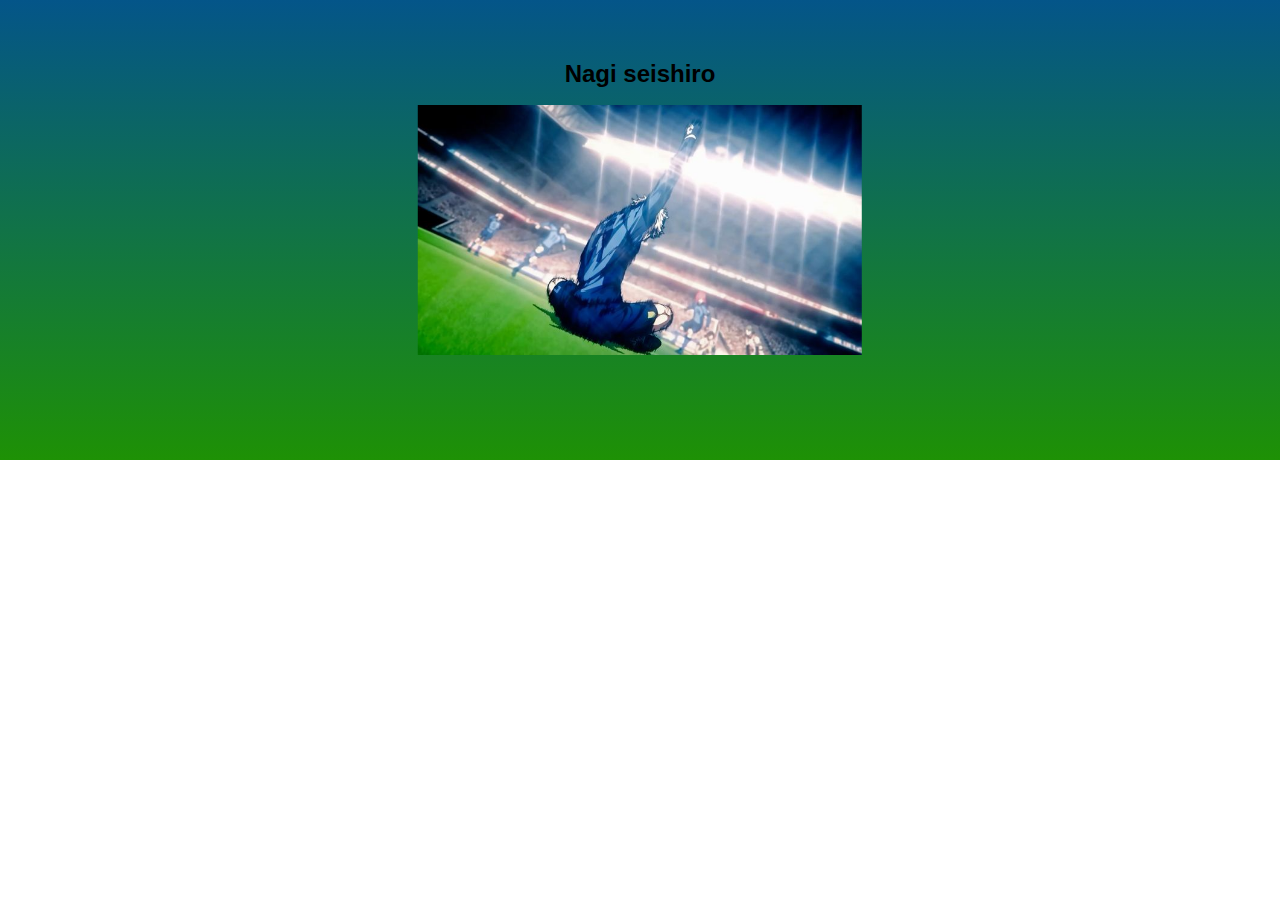
==== project/etapa2.html @ 7b234f60 "new update" ====
<!DOCTYPE html>
<html lang="pt-br">
<head>
    <meta charset="UTF-8">
    <meta name="viewport" content="width=device-width, initial-scale=1.0">
    <title>Blue lock</title>
    <link rel="stylesheet" href="style.css">
    <link rel="shortcut icon" href="imagens/favicon.jpeg" type="image/x-icon">
</head>
<body>
    <main id="nagi">
        <h2>Nagi seishiro</h2>
        <a target="_blank" href="https://drive.google.com/file/d/1xnt9BJXx9Ux1zbhD7kNsrfAhlPCy7nvc/view?usp=sharing">
            <img class="image" src="imagens/nagi.jpeg" alt="nagi">
        </a>
    </main>
</body>
</html>
---- project/style.css ----
@charset "UTF-8";

* {
    padding: 0px;
    margin: 0px;
}

header {
    background-color: black;
    color: #ED4E88;
    height: 100px;
}

h1 {
    text-align: center;
    padding-top: 30px;
}

p {
    text-align: center;
    color: white;
}

main#um {
    background-image: linear-gradient(to right, #ED4E88, #01FDFB);
    padding-top: 60px;
    position: relative;
    height: 400px;
}

img.image {
    height: 250px;
    position: absolute;
    top: 50%;
    left: 50%;
    transform: translate(-50%, -50%);
}

h2 {
    text-align: center;
    color: rgb(0, 0, 0);
    font-family: Verdana, Geneva, Tahoma, sans-serif;
}

main#dois {
    background-image: linear-gradient(to bottom, #de0e18be, #91030aea);
    padding-top: 60px;
    position: relative;
    height: 400px;
}

main#tres {
    background-image: linear-gradient(to bottom, #034774, #DD46B7);
    padding-top: 60px;
    position: relative;
    height: 400px;
}

main#quatro {
    background-image: linear-gradient(to bottom, #7ECF48, #01EC01);
    padding-top: 60px;
    position: relative;
    height: 400px;
}

main#reo {
    background-image: linear-gradient(to bottom, #290063, #F404EF);
    padding-top: 60px;
    position: relative;
    height: 400px;
}

main#rin {
    background-image: linear-gradient(to bottom, #286E82, #10B6AD);
    padding-top: 60px;
    position: relative;
    height: 400px;
}

main#bot {
    height: 60px;
    padding: 0px;
    background-color: #10B4AB;
}

main#nagi {
    background-image: linear-gradient(to bottom,#045589, #1E9105);
    padding-top: 60px;
    position: relative;
    height: 400px;
}

a.bt {
    text-align: center;
    padding-top: 30px;
    margin: auto;
    color: crimson;
    border: 1px solid black;
    background-color:#10B4AB;
    display: block;
    height: 60px;
}

a.bt:hover {
    background-color: rgb(38, 136, 131);
    color: black;
    transition: 0.5s;
}
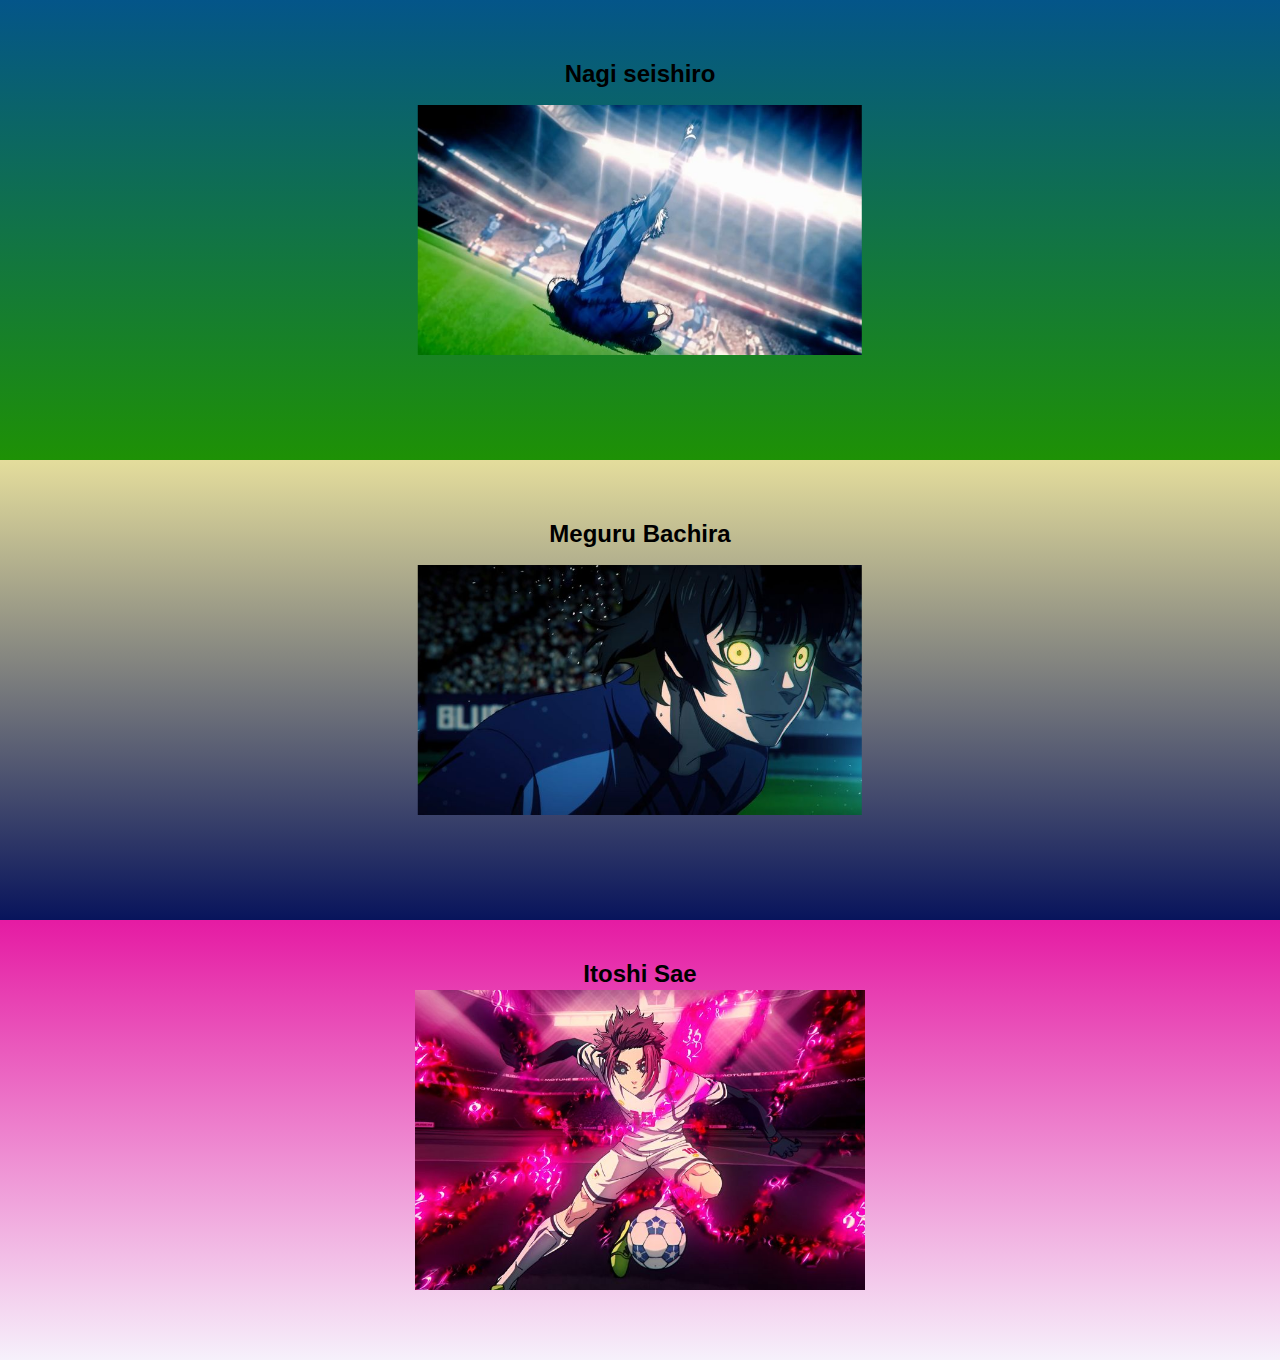
==== commit 76c9c91b: "upadate" ====
--- a/project/etapa2.html
+++ b/project/etapa2.html
@@ -14,5 +14,17 @@
             <img class="image" src="imagens/nagi.jpeg" alt="nagi">
         </a>
     </main>
+    <main id="bachira">
+        <h2>Meguru Bachira</h2>
+        <a target="_blank" href="https://drive.google.com/file/d/1ibsjXEvzrD6-YObJnyfk-2YQzVM7UTaD/view?usp=sharing">
+            <img class="image" src="imagens/bachira.jpeg" alt="bachira">
+        </a>
+    </main>
+    <main id="sae">
+        <h2>Itoshi Sae</h2>
+        <a target="_blank" href="https://drive.google.com/file/d/1Zwm-SKVeMCxtz1834LcwW0tkYk7bEACn/view?usp=sharing">
+            <img id="sae" class="image" src="imagens/𝘐𝘵𝘰𝘴𝘩𝘪 𝘚𝘢𝘦 - 𝘉𝘭𝘶𝘦 𝘭𝘰𝘤𝘬 ♡.jpeg" alt="sae">
+        </a>
+    </main>
 </body>
 </html>--- a/project/style.css
+++ b/project/style.css
@@ -90,6 +90,24 @@
     height: 400px;
 }
 
+main#bachira {
+    background-image: linear-gradient(to bottom, #E4DD9C, #08145c);
+    padding-top: 60px;
+    position: relative;
+    height: 400px;
+}
+
+main#sae {
+    background-image: linear-gradient(to bottom, #E51BA3, #F6F0FB);
+    padding-top: 40px;
+    position: relative;
+    height: 400px;
+}
+
+img#sae {
+    height: 300px;
+}
+
 a.bt {
     text-align: center;
     padding-top: 30px;
